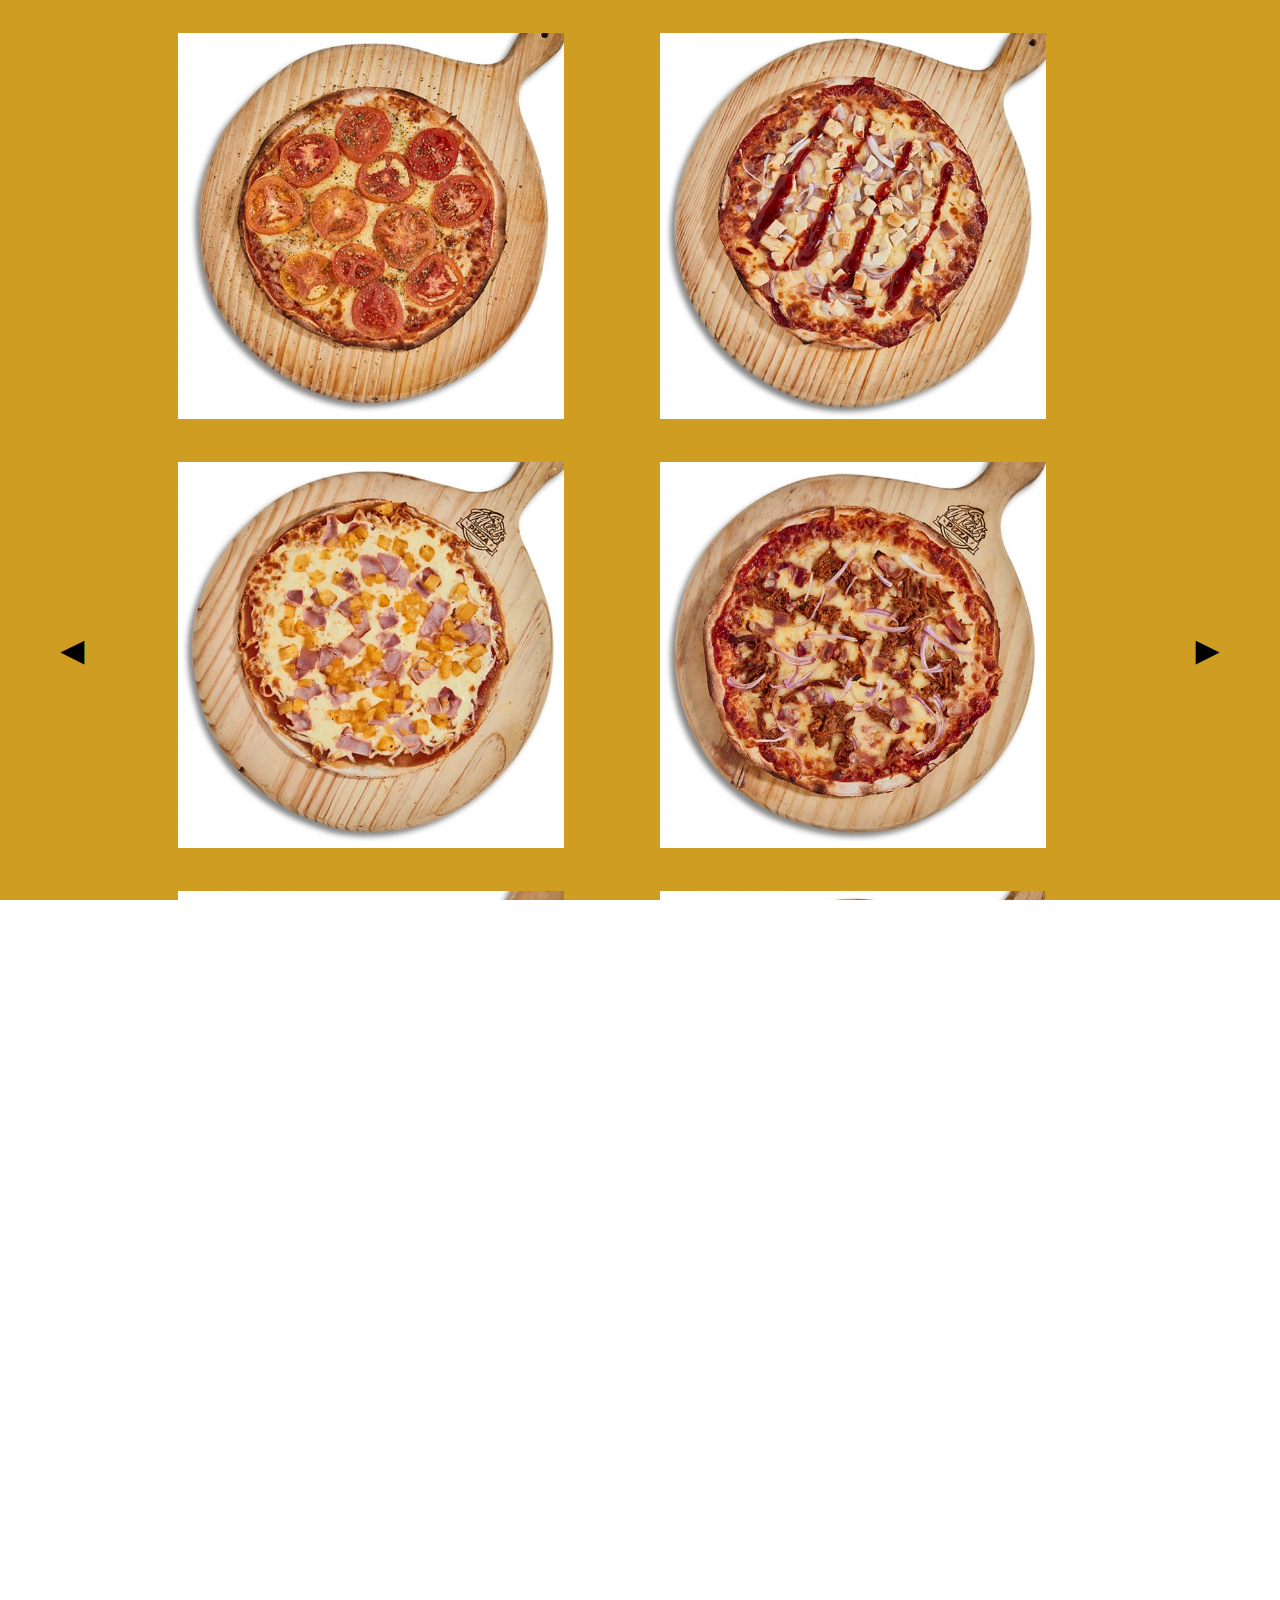
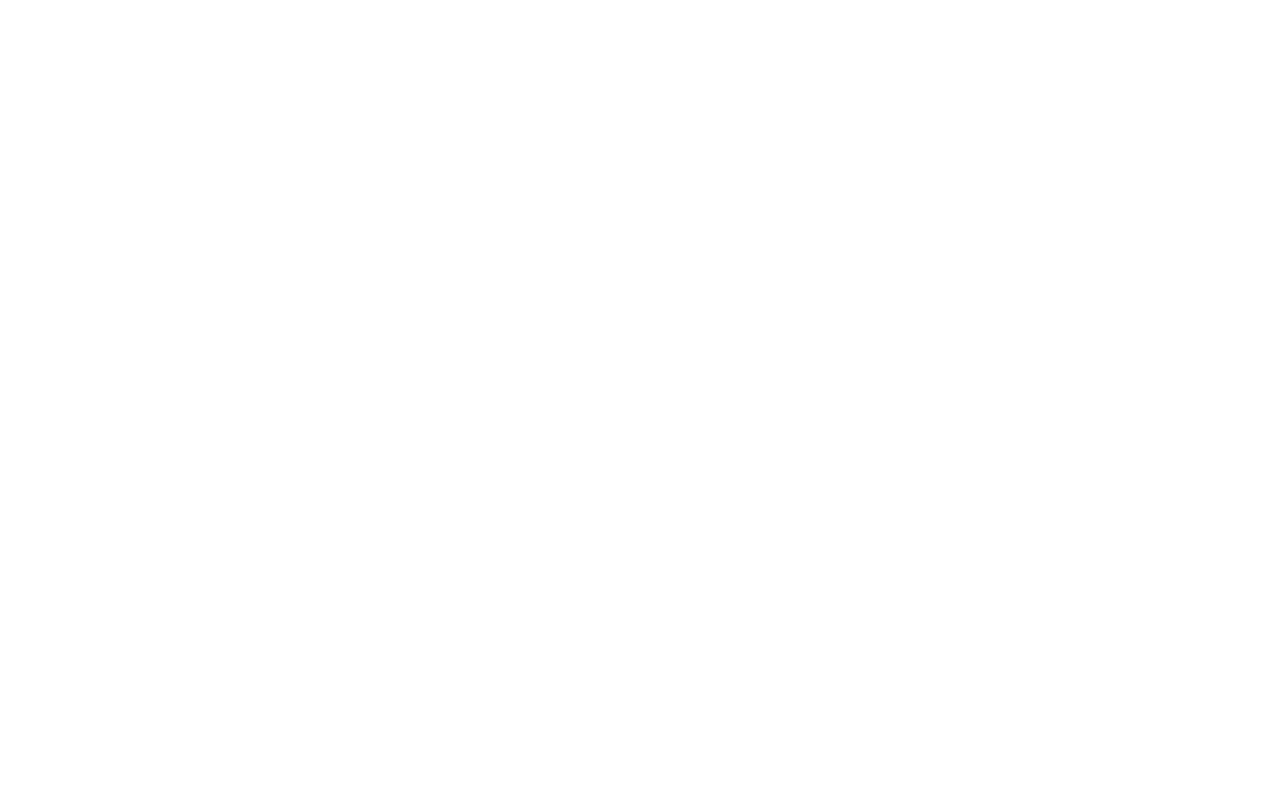
==== pizzas.html @ 74aa1778 "Add files" ====
<!DOCTYPE html>
<html lang="es">
<head>
    <meta charset="UTF-8">
    <title>Pizzeria</title>
    <link rel="stylesheet" href="css/reset.css">
    <link rel="stylesheet" type="text/css" href="css/style.css">
    <link rel="stylesheet" href="css/responsive.css">
</head>
<body>
<div class="back">
    <div id="left">
        <a href="menu.html">◄</a>
    </div>
    <div id="pizzas">
        <div class="one"><img src="imagenes/pizza1.jpg" class="fading"> <div class="text"><p>BBQ<br>Muzzarella, Pollo, Tocino y Cebolla</p> </div> </div>
        <div class="one"><img src="imagenes/pizza2.jpg" class="fading"> <div class="text"><p>Napolitana<br>Muzzarella, Tomate y Orégano</p> </div></div>
        <div class="one"><img src="imagenes/pizza3.jpg" class="fading"> <div class="text"><p>De la Casa<br>Muzzarella, Carne, Tocino y Cebolla</p> </div></div>
        <div class="one"><img src="imagenes/pizza4.jpg" class="fading"> <div class="text"><p>Hawaiana<br>Muzzarella, Piña y Jamón</p> </div></div>
        <div class="one"><img src="imagenes/pizza5.jpg" class="fading"> <div class="text"><p>París<br>Muzzarella, Pollo y Champignon</p> </div></div>
        <div class="one"><img src="imagenes/pizza6.jpg" class="fading"> <div class="text"><p>Margarita</p> </div></div>
    </div>
    <div id="right">
        <a href="empanadas.html">►</a>
    </div>
</div>
 </body>
</html>
---- css/style.css ----
* {
    margin: 0;
    padding: 0; 
}
html, body {
    width: 100%;
    height: 100%; 
    overflow-x: hidden;
    font-family: Arial, Helvetica, sans-serif;
}
/* Variables */
:root {
    --background-color: rgb(172, 27, 27); 
    --golden-color: rgb(206, 157, 34); 
    --black-font-color: #020000; 
    --font-color: #fff; 
}
/* INDEX */
#containerinfo {
    height: 50%; 
}
header {
    width: 100%;
    height: 10%;
    background-color: var(--background-color);
    display: flex;
    justify-content: center; 
    flex-direction: column;
    text-align: center;
    position: relative;
}
header h1 {
    width: 100%;
    margin: 0px; 
    font-size: 95px;
    letter-spacing: -0.06em;
    padding-top: 5px;
    padding-bottom: 10px;
    color: var(--golden-color);
    font-style: italic; 
    font-weight: bolder; 
    display: inline-block;
    -webkit-text-stroke: 1px var(--black-font-color);
}
header h4 {
   width: 100%; 
   margin: 0px; 
   padding-bottom: 10px; 
   font-size: 20px;
   color: var(--black-font-color);  
   font-weight: bold; 
   display: inline-block;
   position: absolute; left: 85px; top: 90px; 
}
.browser {
    width: 100%;
    height: 5%;
    display: flex;
    flex-direction: row;
    justify-content: space-evenly;
    align-items: center;
    text-align: center;
    background-color: var(--black-font-color);
}
.browser a {
    font-size: 20px;
    color: var(--font-color);
    text-align: center;
    text-decoration: none;
}
.browser a:hover, #menu-options ul li a:hover {
    color: var(--background-color);
    background-color: var(--golden-color)
}
#containerinfo {
    width: 100%;
    height: 100%;
    margin-bottom: 100px;
    display: inline-block; 
}
.title2 {
    width: 100%;
    height: auto;  
    margin-top: 80px; 
    margin-bottom: 20px; 
    font-size: 25px;
    color: var(--font-color); 
    background-color: var(--background-color); 
    display: inline-block;
    justify-content: center;
    text-align: center;
    animation: slideMeRight .7s ease-in; 
}
.border0 {
    width: 50%; 
    height: 100%;
    margin: 50px 20px; 
    padding: 15px;
    font-size: 15px; 
    font-family: 'Times New Roman', Times, serif;
    background-color: var(--font-color);
    border: 1px solid var(--black-font-color);
    display: inline-block;
    justify-content: center;
    text-align: center;
    animation: slideMeBottom .9.5s ease-in;
}
#containerinfo img {
    width: 35%; 
    height: auto; 
    margin: 50px 40px;
    float: right; 
    border: 1px solid var(--black-font-color);
    box-shadow: 0px 7px 14px rgba(0,0,0,0.5);
    animation: slideMeBottom .9.5s ease-in;
}
/* PROMOS */
#container {
    width: 100%;
    height: 100%; 
    margin-bottom: 150px;
}
#container ul {
    width: 100%;
    height: 60%;
    margin-bottom: 50px;
    display: flex;
    flex-direction: row; 
    justify-content: center;
    text-align: center; 
    list-style-type: none;
    animation: slideMeBottom .9.5s ease-in;
}
#container ul li {
   width: 25%;
   height: 350px;
   margin: 20px 20px 80px; 
}
#container img {
    width: 100%; 
    height: 60%; 
    display: inline-block; 
    border: 1px solid var(--black-font-color);
    box-shadow: 0px 7px 14px rgba(0,0,0,0.5);
} 
#container h3 {
    width: 100%;
    height: 25px;
    margin: 10px 0px 0px 0px;
    font-size: 20px;
    font-family: Arial, Helvetica, sans-serif;
    color: var(--black-font-color);
    display: inline-block;
} 
.border {
    width: 99%;
    height: 45px;  
    border: 2px solid var(--black-font-color);
    background-color: var(--golden-color);
    display: inline-block; 
}
.border2 {
    width: 100%; 
    height: 15%;
    padding: 5px 0px 5px 0px;
    font-size: 15px;
    font-family: Arial, Helvetica, sans-serif;
    background-color: var(--font-color);
    border: 1px solid var(--black-font-color);
    display: flex;
    justify-content: center;
    text-align: center;
    line-height: 25px;
}
/* MENU */ 
#containermenu {
    width: 100%;
    height: 100%; 
    margin-bottom: 200px;
}
#menu-options {
    width: 100%;
    height: 100%;
    margin-top: 50px;
    margin-bottom: 0px; 
    padding: 0px; 
    display: inline-block;  
}
#menu-options li {
    width: 100%;
    height: 100%;
    padding: 20px 0px 20px 0px;
    margin: 30px 10px 50px 0px;
    display: inline-block;
    justify-content: center; 
}
hr {
   color: var(--black-font-color);
   margin-bottom: 10px;   
}
h3.food-title {
    width: 100%;
    height: 30px;
    margin: 10px 0px 10px 0px;
    padding: 5px; 
    font-size: 30px;
    font-weight: bold;
    color: var(--black-font-color);
    justify-content: center;
    text-align: center;
    background-color: var(--background-color);
    animation: slideMeRight .7s ease-in; 
}
.menu-img {
    width: 23%;
    height: auto;
    margin-left: 100px; 
    box-shadow: 0px 7px 14px rgba(0,0,0,0.5);
    animation: slideMeBottom .9.5s ease-in;
}
#description-1 {
    width: 50%;
    height: 100%;
    margin-right: 50px; 
    padding: 15px; 
    font-size: 18px;
    font-family: 'Lucida Sans', 'Lucida Sans Regular', sans-serif;
    color: var(--black-font-color);
    float: right; 
    background-color: var(--font-color);
    border: 1px solid var(--black-font-color);
    animation: slideMeBottom .9.5s ease-in;
}
#description-2 {
    width: 50%;
    height: 100%;
    margin-left: 50px; 
    padding: 15px;
    font-size: 18px;
    font-family: 'Lucida Sans', 'Lucida Sans Regular', sans-serif;
    color: var(--black-font-color);
    float: left; 
    background-color: var(--font-color);
    border: 1px solid #1b1a19;
    animation: slideMeBottom .9.5s ease-in;
}
#menu-options a:hover {
    color: var(--background-color);
    background:var(--golden-color);
}
a.gallery {
    width: 30%;
    height: 30px;
    margin-top: 20px; 
    margin-bottom: 40px; 
    margin-left: 35%;
    margin-right: 35%; 
    text-decoration: none;
    font-size: 25px;
    color: var(--black-font-color);
    display: inline-block;
    justify-content: center;
    text-align: center;
    border: 2px solid red;
    background-color: var(--font-color); 
    animation: slideMeBottom .9.5s ease-in;
} 
/* PHOTO-GALLERY */
.back {
    width: 100%; 
    height: 90%; 
    background-color: var(--golden-color);
    display: flex; 
    flex-direction: row;  
    justify-content: center;
}
#pizzas, #empanadas {
    width: 80%; 
    height: 100%;  
    padding: 1%; 
}
div.one {
    width: 50%;
    height: auto;
    float: right; 
}
.fading {
    width: 90%;
    height: auto;
    margin: 20px;
}
div.text {
    position: absolute;
    overflow: hidden;
    width: 34%;
    height: 30%;
    margin: -280px 0px 10px 20px;   
    background-color: var(--black-font-color);
    opacity: 0;
    transition: opacity 0.3s;
}
div.one:hover div.text {
    opacity: 1;
}
.text p {
    width: 100%;
    height: 100%;
    padding-top: 40px;  
    font-size: 25px;
    font-family: 'Times New Roman', Times, serif;
    color: var(--font-color);
    position: absolute;
    transition: 0.3s;
}
div.one:hover .text p {
    margin-top: 75px;
} 
#right {
    width: 12%;
    height: 100%;
    float: right; 
    font-size: 40px;
    text-align: center;
    line-height: 500px;
    padding-top: 400px; 
}
#left {
    width: 12%;
    height: 100%;
    float: left; 
    font-size: 40px;
    text-align: center;
    line-height: 500px;
    padding-top: 400px; 
}
#right a, #left a {
   text-decoration: none;
   color: var(--black-font-color);
}
#right a:hover, #left a:hover {
    text-decoration: none;
    color: var(--background-color)
}
/* BOOKING */ 
#containerbooking {
    width: 100%;
    height: 60%;
    margin-bottom: 0px;
    justify-content: center;
}
form {
    width: 100%;
    height: 100%;
    padding: 0px;
    justify-content: center;
}
#f1 {
    width: 60%;
    height: 100%;
    padding: 10px; 
    margin:auto;
    border: 4px double;
    border-radius: 8px;
    color: var(--font-color);
    background-color: var(--black-font-color);
    justify-content: center;
    text-align: center; 
    animation: slideMeBottom .9.5s ease-in;
}
#name1, #mail, #number {
    width: 90%; 
}
#date{
    width: 18%; 
}
#time {
    width:10%; 
}
#adult, #child {
    width: 10%;
}
#enter {
   font-size: 1em;
   color: var(--black-font-color); 
   width: 4.5rem;
   height: 1.5rem;  
}
#comments {
    width: 60%;
    height: 25%;
    overflow-wrap: break-word; 
}
/* RESTAURANT */
#container-img1 {
    width: 100%;
    height: 100%;
    margin: 50px 0px 150px; 
    display: flex; 
    flex-direction: row; 
    animation: slideMeBottom .9.5s ease-in;
}
#container-img2 {
    width: 50%;
    height: 100%;
    animation: slideMeBottom .9.5s ease-in;
}
.restaurant1 {
    width: 100%; 
    height: 450px; 
}
#container-img3 {
    width: 25%;
    height: 100%;
    float: left; 
    line-height: 0;
    animation: slideMeBottom .9.5s ease-in;
}
#container-img4 {
    width: 25%;
    height: 100%;
    float: right; 
    line-height: 0; 
    animation: slideMeBottom .9.5s ease-in;
}
.restaurant2 {
   width: 100%; 
   height: 225px;
   padding: 0px; 
   margin: 0px;
}
.restaurant1:hover, .restaurant2:hover {
    transform: scale(1.2);
}
/* INFO */
#container-info {
  width: 100%;
  height: 60%;
  margin-bottom: 200px; 
  justify-content: center;
}
#containeruser {
    width: 100%;
    height: 100%; 
    margin-top: 90px;
    margin-bottom: 40px; 
    display: inline-block; 
}
.border3 {
    width: 99%;
    height: 100%;  
    margin-top: 100px; 
    padding: 10px 0 10px; 
    border: 2px solid  var(--black-font-color);
    background-color: var(--golden-color);
    display: inline-block; 
    animation: slideMeBottom .9.5s ease-in;
}
#container-data h4, p {
   width: 100%; 
   display: flex;
   justify-content: center;
   text-align: center; 
   font-size: 15px;
   font-family: 'Times New Roman', Times, serif;
   color: var(--black-font-color);
}
#f2 {
    width: 40%;
    height: 100%;
    margin: auto;
    padding: 5px;
    background-color: var(--golden-color);
    border: 4px double var(--black-font-color);
    text-align: center;
    animation: slideMeBottom .9.5s ease-in;
}
#name2, #lastname, #mail, #pw {
    width: 90%; 
}
/* REDES */
.containernet {
    display: none; 
}
/* FOOTER */
footer {
    width: 100%;
    height: 20px;
    margin-bottom: 0; 
    display: flex;
    justify-content: center;
    text-align: center;
    background-color: var(--background-color)
}
footer p {
    font-size: 15px;
    color: var(--black-font-color);
    font-family: 'Times New Roman', Times, serif;
    font-weight: bold;
    background-color: var(--background-color)
}
/* SLIDERS */
@keyframes slideMeRight {
    0%{
        transform: skewX(20deg) translateX(-500px);
        opacity: 0; 
    }
    60%{
        transform: translateX(0px);
    }
    62%{
        transform: skewX(0deg) translateX(30px);
    }
    70%{
        transform: skew(-10deg); 
        opacity: 1;
    }
    80%{
        transform: skew(0deg) translate(0);
    }
    90%{
        transform: skew(-2deg); 
    }
    100%{
        transform: skew(0deg);
    }
}

@keyframes slideMeBottom {
    0%{
        transform: skewY(0deg) translateY(-100px);
        opacity: 0; 
    }
    60%{
        transform: translateY(0px);
    }
    62%{
        transform: skewY(0deg) translateY(30px);
    }
    70%{
        transform: skew(0deg); 
        opacity: 1;
    }
    80%{
        transform: skew(0deg) translate(0);
    }
    90%{
        transform: skew(0deg); 
    }
    100%{
        transform: skew(0deg);
    }
}

/* Breaking points
320px — 768px: Mobile devices.
768px - 1024px: iPads, Tablets.
—1025px: Desktops, large screens
---- css/responsive.css ----
/* Mobile */
@media screen and (min-width: 320px) and (max-width: 767px) {
/* HOME */
header {
    height: 100px; 
}
header h1 {
    font-size: 70px; 
}
header h4 {
    font-size: 18px;
    left: 65px; 
    top: 80px; 
}
.browser { 
    align-items: center;
}
.browser a {
    font-size: 16px;
}
/* INDEX */
#containerinfo {
    height: 1000px;  
    justify-content: center;
    align-items: center;
}
#containerinfo img {
    margin: 0 10%; 
    width: 80%;
    height: auto; 
}
.border0 {
    margin: 1rem auto;
    width: 90%; 
    height: 550px; 
    font-size: 1.2rem;
    border: none; 
}
/* PROMOS */
#container {
    height: 1500px; 
} 
#container ul{
    flex-direction: column;
    justify-content: center;
    align-items: center;
    margin: 0 0 10px 0; 
    padding: 0; 
    width: 100%;
    height: 1100px; 
}
#container ul li { 
    flex-direction: column;
    margin: 0; 
    padding: 0;
    width: 80%; 
}
.border2 {
    height: 70px; 
}
/* MENU */ 
#containermenu {
    height: 100%; 
}
#menu-options {
    width: 100%; 
    flex-direction: column;
    justify-content: center;
    align-items: center;
}
#menu-options li {
    height: 550px; 
}
#menu-options li img { 
    margin: 0 15%; 
    width: 70%;
    height: auto; 
}
#description-1, #description-2 {
    margin: 0 auto; 
    width: 90%; 
    height: 180px; 
    border: none; 
}
a.gallery {
    margin: 10px 10%; 
    width: 80%; 
}
/* BOOKING */ 
form {
    height: 420px; 
}
textarea#comments {
    width: 90%; 
    min-height: 30px;
}
#container-img1 {
    display: none;
}
fieldset#f1, fieldset#f2{
    padding: 10px 0; 
    margin: 0 auto; 
    width: 80%; 
}
fieldset#f1 {
    height: 420px; 
}
#date {
    width: 6rem; 
}
#time {
   width: 4.2rem;  
}
#mail2 {
    width: 90%; 
}
fieldset#f2 {
    height: 300px; 
}
fieldset#f1 label, fieldset#f2 label { 
    font-size: 12px; 
}
.border3 {
    height: 60px; 
    justify-content: center;
    align-items: center;
    text-align: center;
}
/* INFO */
#container-info { 
    margin: 0; 
    height: 600px; 
}
/* FOOTER */
footer {
    display: none; 
}
}

@media screen and (min-width: 450px) and (max-width: 549px) { 
.border0 {
    height: 500px; 
}
#container ul li { 
    width: 60%; 
}
}

@media screen and (min-width: 500px) and (max-width: 599px) { 
#menu-options li {
    height: 560px; 
}
#container ul li { 
    width: 70%; 
}
}

@media screen and (min-width: 600px) and (max-width: 767px) { 
#menu-options li {
    height: 650px; 
}
#container ul li { 
    width: 70%; 
}
}

@media screen and (min-width: 660px) and (max-width: 767px) {  
#container ul li { 
    width: 60%; 
}
}

@media screen and (min-width: 550px) and (max-width: 767px) { 
.border0 {
    height: 400px; 
}
}

/* Tablet */
@media screen and (min-width: 768px) and (max-width: 1024px) { 
/* HOME */
header {
    height: 120px; 
}
.border0 {
    height: 320px; 
}
.border2 {
    height: 70px; 
}
/* INDEX */
#containerinfo img {
    margin: 5%; 
    width: 30%;
    height: auto; 
}
/* PROMOS */
.containernet ul {
    display: none;
}
#container {
    height: 600px; 
}
ul.container-promos {
    height: 350px;
}
#menu-options li {
    height: 300px; 
}
/* MENU */
#description-1, #description-2 {
    margin: 0 auto; 
    width: 60%; 
    border: none; 
}
.back {
    background-color: #fff;
}
div.text { 
    display: none;
}
/* BOOKING */ 
#container-img1, #container-img2, #container-img3, #container-img4 {
    display: none; 
}
#f1 { 
    height: 450px; 
}
#f2 {
    width: 60%; 
    height: 280px; 
}
#name1, #mail, #number {
    width: 80%; 
}
#mail2 {
    width: 90%; 
}
#time {
    width: 4.2rem; 
}
#comments {
    width: 80%; 
}
.border3 {
    height: 60px; 
}
/* FOOTER */
footer { 
    display: none;
}
}
    
/* Desktop */
@media screen and (min-width: 1025px) { 
/* INDEX */
header {
    height: 120px; 
}
.border0 {
    height: 285px; 
    font-size: 1.2rem;
}
/* MENU */
#menu-options li {
    height: 300px; 
} 
#description-1, #description-2 {
    height: 200px;
}
.back {
    height: 2000px;
} 
.fading {
    width: 80%;
    height: auto; 
}
div.text {
    width: 30%; 
}
/* BOOKING */
#name1, #mail, #mail2, #number, #name2, #lastname, #pw {
    width: 60%; 
}
#date {
    width: 6rem; 
}
#time {
    width: 4.2rem;  
}
#adult, #child {
    width: 4rem; 
}
#f2 {
    width: 50%; 
    height: 300px; 
}
.border3 {
    height: 80px; 
}
/* FOOTER */
footer { 
    display: none;
}
}

/* Breaking points
320px — 767px: Mobile devices.
768px - 1024px: iPads, Tablets.
—1025px: Desktops, large screens
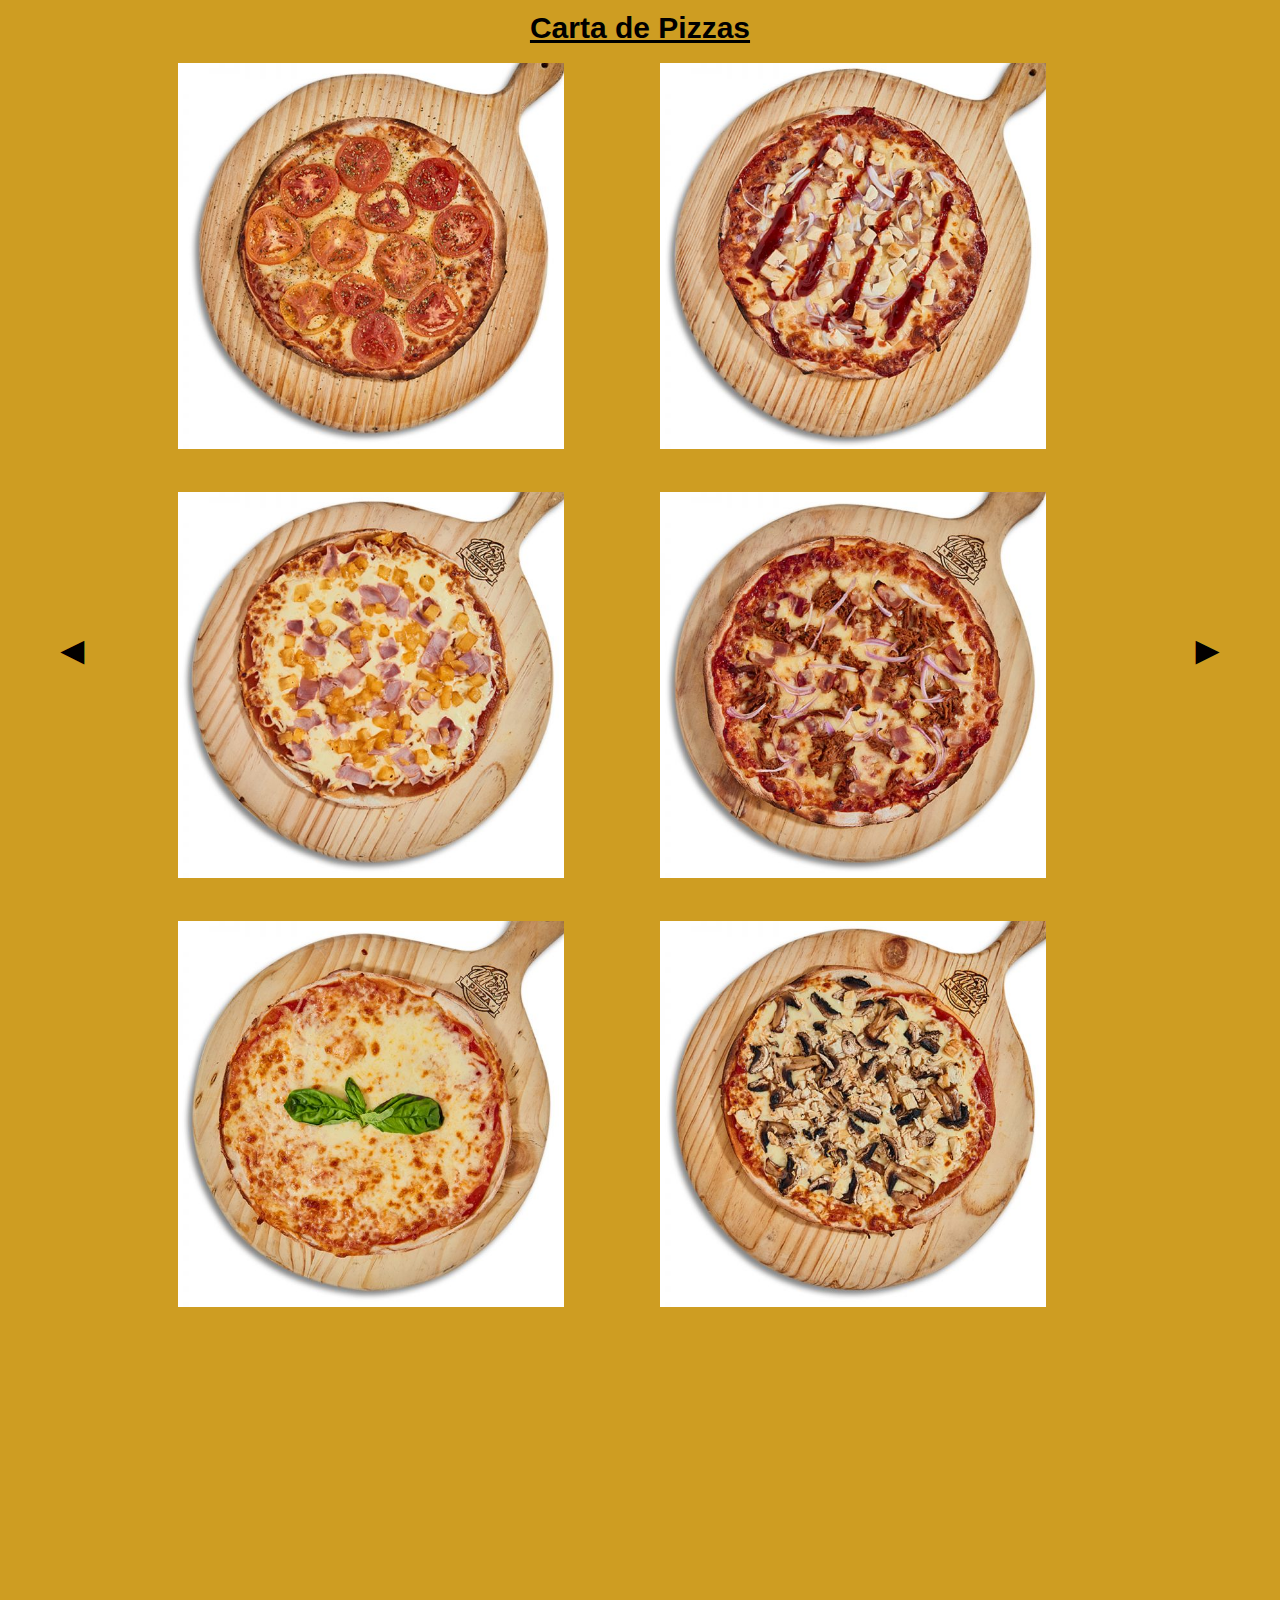
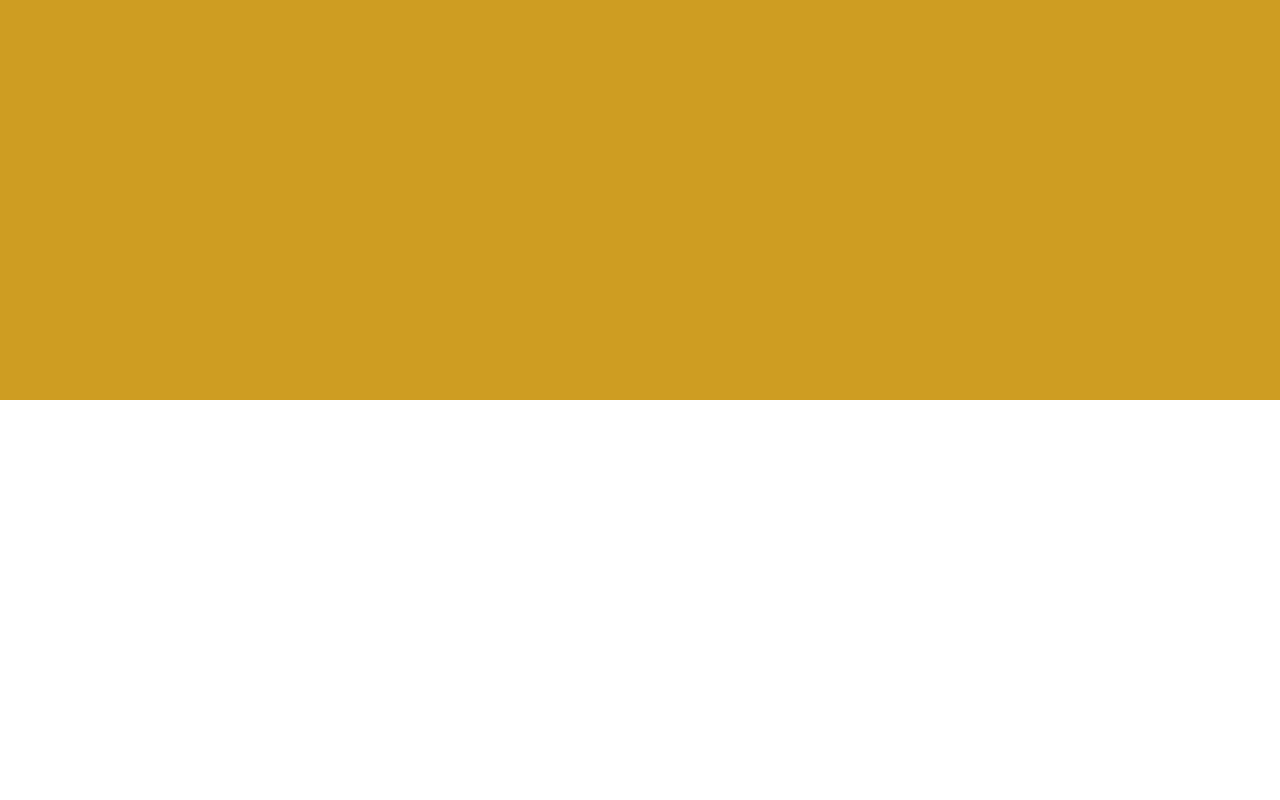
==== commit 7d1bb84c: "Actualizando estilos responsive" ====
--- a/pizzas.html
+++ b/pizzas.html
@@ -13,6 +13,7 @@
         <a href="menu.html">◄</a>
     </div>
     <div id="pizzas">
+        <h1 id="menu-title">Carta de Pizzas</h1>
         <div class="one"><img src="imagenes/pizza1.jpg" class="fading"> <div class="text"><p>BBQ<br>Muzzarella, Pollo, Tocino y Cebolla</p> </div> </div>
         <div class="one"><img src="imagenes/pizza2.jpg" class="fading"> <div class="text"><p>Napolitana<br>Muzzarella, Tomate y Orégano</p> </div></div>
         <div class="one"><img src="imagenes/pizza3.jpg" class="fading"> <div class="text"><p>De la Casa<br>Muzzarella, Carne, Tocino y Cebolla</p> </div></div>
--- a/css/style.css
+++ b/css/style.css
@@ -279,6 +279,13 @@
     height: 100%;  
     padding: 1%; 
 }
+#menu-title {
+    justify-content: center;
+    text-align: center;
+    font-size: 30px;
+    font-weight: bolder;
+    text-decoration: underline;
+}
 div.one {
     width: 50%;
     height: auto;
@@ -379,16 +386,21 @@
 #adult, #child {
     width: 10%;
 }
-#enter {
-   font-size: 1em;
-   color: var(--black-font-color); 
-   width: 4.5rem;
-   height: 1.5rem;  
-}
 #comments {
     width: 60%;
     height: 25%;
+    padding: 1.5px; 
     overflow-wrap: break-word; 
+}
+#comments::placeholder {
+    font-family: Arial, Helvetica, sans-serif;
+}
+#enter, #enter1 {
+    width: 4.5rem;
+    height: 1.5rem; 
+    padding: 0.5px; 
+    font-size: 1em;
+    color: var(--black-font-color); 
 }
 /* RESTAURANT */
 #container-img1 {
--- a/css/responsive.css
+++ b/css/responsive.css
@@ -1,4 +1,4 @@
-/* Mobile */
+/*** Mobile ***/
 @media screen and (min-width: 320px) and (max-width: 767px) {
 /* HOME */
 header {
@@ -25,7 +25,7 @@
     align-items: center;
 }
 #containerinfo img {
-    margin: 0 10%; 
+    margin: 5% 10%; 
     width: 80%;
     height: auto; 
 }
@@ -176,7 +176,7 @@
 }
 }
 
-/* Tablet */
+/*** Tablet ***/
 @media screen and (min-width: 768px) and (max-width: 1024px) { 
 /* HOME */
 header {
@@ -207,6 +207,9 @@
 #menu-options li {
     height: 300px; 
 }
+.menu-img {
+    margin-left: 3.5rem; 
+}
 /* MENU */
 #description-1, #description-2 {
     margin: 0 auto; 
@@ -251,15 +254,22 @@
 }
 }
     
-/* Desktop */
+/*** Desktop ***/
 @media screen and (min-width: 1025px) { 
+html, body {
+    height: 100%; 
+    overflow: visible;
+}
 /* INDEX */
 header {
     height: 120px; 
 }
 .border0 {
-    height: 285px; 
+    border: none; 
     font-size: 1.2rem;
+}
+#containerinfo img {
+    margin: 3.5%; 
 }
 /* MENU */
 #menu-options li {
